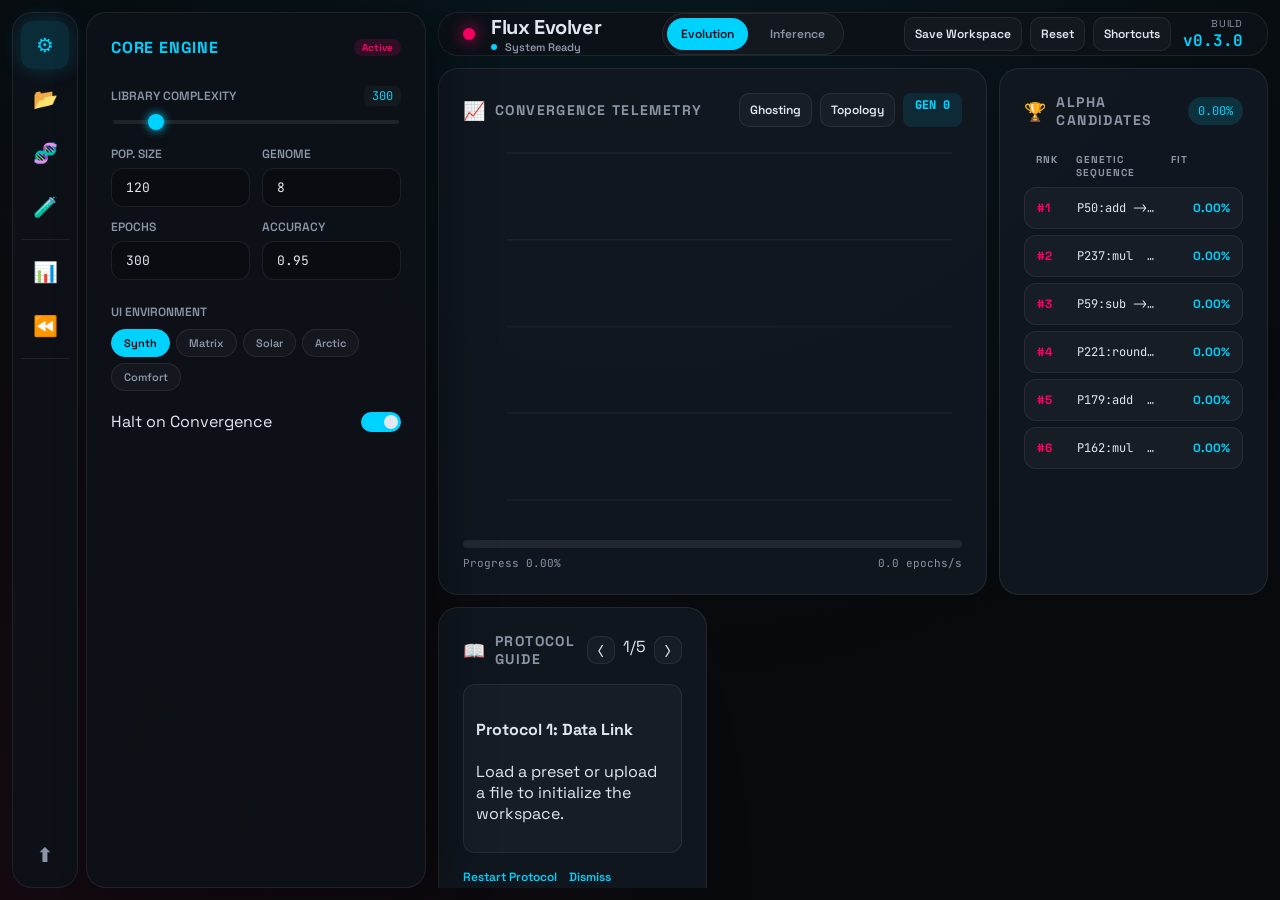
==== docs/index.html @ ab6b678c "Flux Evolver IDE v0.0.3: Improved stability and example presets" ====
<!doctype html>
<html lang="en">
  <head>
    <meta charset="UTF-8" />
    <meta name="viewport" content="width=device-width, initial-scale=1.0" />
    <meta name="description" content="Flux Evolver web IDE for dataset-driven evolutionary simulation." />
    <title>Flux Evolver IDE | Neural Formula Studio</title>
    <link rel="stylesheet" href="styles.css" />
  </head>
  <body>
    <div id="particles-js" class="bg-layer"></div>
    <main class="ide theme-cyber" id="appRoot">
      <aside class="sidebar">
        <div class="icon-strip">
          <div class="nav-group">
            <button class="icon-btn active" data-panel="settings" title="Engine Settings">
              <span class="icon">⚙️</span>
            </button>
            <button class="icon-btn" data-panel="files" title="Data Architect">
              <span class="icon">📂</span>
            </button>
            <button class="icon-btn" data-panel="library" title="Gene Library">
              <span class="icon">🧬</span>
            </button>
            <button class="icon-btn" data-panel="mutator" title="Gene Mutator">
              <span class="icon">🧪</span>
            </button>
          </div>
          <div class="nav-group">
            <button class="icon-btn" data-panel="metrics" title="Real-time Metrics">
              <span class="icon">📊</span>
            </button>
            <button class="icon-btn" data-panel="rewind" title="Epoch Rewind">
              <span class="icon">⏪</span>
            </button>
          </div>
          <div class="nav-spacer"></div>
          <button class="icon-btn" data-panel="export" title="Export Solution">
            <span class="icon">⬆️</span>
          </button>
        </div>

        <div class="slide-panel" id="slidePanel">
          <section class="panel-section active" data-panel-section="settings">
            <div class="panel-header">
              <h3>Core Engine</h3>
              <span class="badge">Active</span>
            </div>
            <div class="setting-group">
              <div class="label-row">
                <label>Library Complexity</label>
                <span id="libraryValue" class="val-tag">300</span>
              </div>
              <input id="librarySize" type="range" min="50" max="2000" value="300" class="neon-range" />
            </div>
            <div class="form-grid">
              <div class="input-field">
                <label>Pop. Size</label>
                <input id="populationSize" type="number" value="120" />
              </div>
              <div class="input-field">
                <label>Genome</label>
                <input id="genomeLength" type="number" value="8" />
              </div>
              <div class="input-field">
                <label>Epochs</label>
                <input id="generationCount" type="number" value="300" />
              </div>
              <div class="input-field">
                <label>Accuracy</label>
                <input id="accuracyTarget" type="number" step="0.01" value="0.95" />
              </div>
            </div>
            <div class="theme-selector">
              <label>UI Environment</label>
              <div class="theme-pills">
                <button class="theme-pill active" data-theme="theme-cyber">Synth</button>
                <button class="theme-pill" data-theme="theme-matrix">Matrix</button>
                <button class="theme-pill" data-theme="theme-solar">Solar</button>
                <button class="theme-pill" data-theme="theme-arctic">Arctic</button>
                <button class="theme-pill" data-theme="theme-comfort">Comfort</button>
              </div>
            </div>
            <div class="toggle-row">
              <span>Halt on Convergence</span>
              <label class="switch">
                <input type="checkbox" id="stopOnTarget" checked />
                <span class="slider"></span>
              </label>
            </div>
          </section>

          <section class="panel-section" data-panel-section="files">
            <div class="panel-header">
              <h3>Data Architect</h3>
            </div>
            <button id="btnSample" class="btn-primary full-width" style="margin-bottom: 12px;">Load Neural Presets</button>
            <div class="drop-zone" id="dropZone">
              <input type="file" id="fileInput" />
              <div class="drop-msg">
                <span class="drop-icon">📥</span>
                <strong>Ingest Dataset</strong>
                <small>JSON / CSV / TXT</small>
              </div>
            </div>
            <div class="data-meta">
              <span id="fileName">No source linked</span>
              <span id="datasetStatus" class="badge">0 items</span>
            </div>
            <div class="editor-box">
              <textarea id="datasetInput" spellcheck="false" placeholder="Input raw telemetry or algorithm keyframes..."></textarea>
            </div>
            <div class="action-stack">
              <button id="btnAutoformat" class="btn-secondary">Autoformat Sequence</button>
              <button id="btnGenerateHuman" class="btn-secondary">Decompile Logic</button>
            </div>
            <textarea id="fullVersionInput" class="hidden"></textarea>
          </section>

          <section class="panel-section" data-panel-section="library">
            <div class="panel-header">
              <h3>Prebuilt Algorithms</h3>
              <span class="badge">Profiles</span>
            </div>
            <p class="panel-hint">Apply curated presets with tuned training defaults and logic templates.</p>
            <input id="prebuiltSearch" type="text" placeholder="Search profiles..." />
            <div id="prebuiltList" class="prebuilt-list"></div>
          </section>

          <section class="panel-section" data-panel-section="mutator">
            <div class="panel-header">
              <h3>Gene Mutator</h3>
            </div>
            <p class="panel-hint">Direct influence on allele frequency.</p>
            <div class="mutator-controls">
              <button id="btnLockAll" class="tiny">Lock All</button>
              <button id="btnBanAll" class="tiny">Ban All</button>
              <button id="btnClearLocks" class="tiny">Reset</button>
            </div>
            <div class="mutator-grid" id="mutatorGrid"></div>
          </section>

          <section class="panel-section" data-panel-section="metrics">
            <div class="panel-header">
              <h3>Engine Controls</h3>
            </div>
            <div class="main-actions">
              <button id="btnStart" class="btn-primary">Initialize Evolution</button>
              <button id="btnStop" class="btn-secondary">Halt</button>
            </div>
            <button id="btnAutopilot" class="btn-outline">Start Autopilot Demo</button>
            <button id="btnCataclysm" class="btn-danger">Trigger Cataclysm</button>
          </section>

          <section class="panel-section" data-panel-section="rewind">
            <div class="panel-header">
              <h3>Epoch Rewind</h3>
            </div>
            <div class="rewind-box">
              <div class="label-row">
                <label>Rewind to Gen</label>
                <span id="rewindValue" class="val-tag">0</span>
              </div>
              <input id="rewindSlider" type="range" min="0" max="300" value="0" />
              <div class="action-stack">
                <button id="btnRewind" class="btn-secondary">Branch Timeline</button>
                <button id="btnRewindBoost" class="btn-secondary">Chaos Branch</button>
              </div>
            </div>
          </section>

          <section class="panel-section" data-panel-section="export">
            <div class="panel-header">
              <h3>Deployment</h3>
            </div>
            <div class="export-grid">
              <button id="btnExportPy" class="btn-outline">Python SDK</button>
              <button id="btnExportJs" class="btn-outline">Node.js</button>
            </div>
            <div class="api-bridge">
              <div class="toggle-row">
                <label>REST API Endpoint</label>
                <label class="switch">
                  <input type="checkbox" id="apiToggle" />
                  <span class="slider"></span>
                </label>
              </div>
              <code class="api-code" id="apiUrl">Endpoint Disabled</code>
            </div>
          </section>
        </div>
      </aside>

      <section class="workspace">
        <header class="workspace-header">
          <div class="branding">
            <div class="logo-orb"></div>
            <div class="title-group">
              <h1>Flux Evolver</h1>
              <div class="status-indicator">
                <span class="pulse-dot"></span>
                <span id="statusMessage">System Ready</span>
              </div>
            </div>
          </div>

          <div class="center-controls">
            <div class="mode-switch">
              <button class="mode-pill active" data-mode="train">Evolution</button>
              <button class="mode-pill" data-mode="ask">Inference</button>
            </div>
          </div>

          <div class="header-meta">
            <div class="quick-actions">
              <button id="btnSaveWorkspace" class="tiny">Save Workspace</button>
              <button id="btnResetWorkspace" class="tiny">Reset</button>
              <button id="btnShortcuts" class="tiny">Shortcuts</button>
            </div>
            <div class="build-info">
              <span class="label">BUILD</span>
              <span id="buildVersion" class="value">v0.3.0</span>
            </div>
          </div>
        </header>

        <div class="bento-grid">
          <div class="bento-item span-2" id="fitnessCard">
            <div class="item-header">
              <div class="title-with-icon">
                <span class="icon">📈</span>
                <h2>Convergence Telemetry</h2>
              </div>
              <div class="item-actions">
                <button id="btnGhost" class="tab-btn">Ghosting</button>
                <button id="btnNodeMap" class="tab-btn">Topology</button>
                <div class="counter" id="genLabel">GEN 0</div>
              </div>
            </div>
            <div class="chart-container">
              <canvas id="fitnessChart"></canvas>
              <div class="node-map hidden" id="nodeMap"></div>
            </div>
            <div class="progress-strip">
              <div class="progress-track">
                <span id="progressFill" class="progress-fill"></span>
              </div>
              <div class="progress-meta">
                <span id="progressLabel">Progress 0.00%</span>
                <span id="epochRate">0.0 epochs/s</span>
              </div>
            </div>
          </div>

          <div class="bento-item" id="leaderboardCard">
            <div class="item-header">
              <div class="title-with-icon">
                <span class="icon">🏆</span>
                <h2>Alpha Candidates</h2>
              </div>
              <div id="bestLabel" class="accuracy-badge">0.00%</div>
            </div>
            <div class="leaderboard-scroll">
              <div class="leaderboard-header">
                <span>RNK</span>
                <span>GENETIC SEQUENCE</span>
                <span>FIT</span>
              </div>
              <div class="leaderboard" id="leaderboard"></div>
            </div>
          </div>

          <div class="bento-item span-2 hidden" id="askPanel">
            <div class="item-header">
              <div class="title-with-icon">
                <span class="icon">🧠</span>
                <h2>Neural Inference</h2>
              </div>
              <div id="askStatus" class="status-badge">Awaiting Input</div>
            </div>
            <div class="inference-layout">
              <div class="inference-input">
                <div class="input-row">
                  <input id="askInput" type="text" placeholder="Enter feature key for inference..." />
                  <button id="btnAsk" class="btn-primary">Execute</button>
                </div>
                <div class="output-console" id="askOutput">Result will appear here...</div>
              </div>
              <div class="inference-viz">
                <label>Logic Execution Path</label>
                <div class="formula-playback" id="formulaPlayback"></div>
              </div>
            </div>
            <details class="advanced-inference">
              <summary>Algorithm Keys</summary>
              <div class="key-editor">
                <textarea id="algoKeyAsk" placeholder="Primary algorithm string..."></textarea>
                <textarea id="algoKeyInput" placeholder="Weights JSON..."></textarea>
                <button id="btnCopyAlgo" class="tiny">Copy Keys</button>
              </div>
            </details>
          </div>

          <div class="bento-item" id="guideCard">
            <div class="item-header">
              <div class="title-with-icon">
                <span class="icon">📖</span>
                <h2>Protocol Guide</h2>
              </div>
              <div class="guide-nav">
                <button id="btnGuidePrev" class="icon-nav">⟨</button>
                <span id="guideStep">1/5</span>
                <button id="btnGuideNext" class="icon-nav">⟩</button>
              </div>
            </div>
            <div class="guide-content">
              <h4 id="guideTitle">Loading Environment</h4>
              <p id="guideText">Link a dataset to initialize the genetic search space.</p>
            </div>
            <div class="guide-footer">
              <button id="btnGuideStart" class="btn-link">Restart Protocol</button>
              <button id="btnGuideClose" class="btn-link">Dismiss</button>
            </div>
          </div>

          <div class="bento-item span-full" id="consoleCard">
            <div class="item-header">
              <div class="title-with-icon">
                <span class="icon">📟</span>
                <h2>System Log</h2>
              </div>
              <div class="console-actions">
                <button id="btnClearConsole" class="tiny">Clear</button>
              </div>
            </div>
            <div class="console-output" id="consoleOutput">
              <div class="log-line system">Flux Evolver Kernel v0.3.0 Initialized.</div>
              <div class="log-line">Awaiting telemetry ingestion...</div>
            </div>
          </div>
        </div>
      </section>
    </main>

    <div class="modal hidden" id="mapperModal">
      <div class="modal-content">
        <h3>Feature Mapper</h3>
        <p>Assign neural roles to detected columns.</p>
        <div class="mapper-grid" id="mapperGrid"></div>
        <div class="modal-actions">
          <button id="btnMapperApply" class="btn-primary">Commit Mapping</button>
          <button id="btnMapperClose" class="btn-secondary">Discard</button>
        </div>
      </div>
    </div>

    <div class="modal hidden" id="exampleModal">
      <div class="modal-content">
        <h3>Neural Presets</h3>
        <div class="example-grid">
          <div class="example-card" data-example="animals">
            <span class="ex-icon">🦁</span>
            <h4>Animal Taxonomy</h4>
          </div>
          <div class="example-card" data-example="taxonomy">
            <span class="ex-icon">📦</span>
            <h4>Object Hierarchy</h4>
          </div>
          <div class="example-card" data-example="lexicon">
            <span class="ex-icon">🔡</span>
            <h4>Semantic Signals</h4>
          </div>
          <div class="example-card" data-example="market">
            <span class="ex-icon">📈</span>
            <h4>Market Linear</h4>
          </div>
          <div class="example-card" data-example="solar">
            <span class="ex-icon">☀️</span>
            <h4>Orbital Physics</h4>
          </div>
          <div class="example-card" data-example="slingshot">
            <span class="ex-icon">🎯</span>
            <h4>Ballistics</h4>
          </div>
        </div>
        <button id="btnExampleClose" class="btn-secondary full-width">Close Presets</button>
      </div>
    </div>

    <div class="modal hidden" id="shortcutsModal">
      <div class="modal-content shortcuts-modal">
        <h3>Keyboard Shortcuts</h3>
        <div class="shortcut-list">
          <div><kbd>Cmd/Ctrl + Enter</kbd><span>Start or Stop Training</span></div>
          <div><kbd>Cmd/Ctrl + K</kbd><span>Focus Prebuilt Search</span></div>
          <div><kbd>Cmd/Ctrl + S</kbd><span>Save Workspace</span></div>
          <div><kbd>Esc</kbd><span>Close Open Modals</span></div>
        </div>
        <button id="btnShortcutsClose" class="btn-secondary full-width">Close</button>
      </div>
    </div>

    <div id="toastContainer" class="toast-container"></div>

    <noscript>This application requires JavaScript to run.</noscript>
    <script src="app.js"></script>
  </body>
</html>
---- docs/styles.css ----
@import url("https://fonts.googleapis.com/css2?family=Space+Grotesk:wght@400;500;600;700&family=JetBrains+Mono:wght@400;500;600&display=swap");

:root {
  --bg: #080a0d;
  --panel: rgba(14, 18, 24, 0.88);
  --panel-strong: rgba(18, 24, 32, 0.94);
  --text: #e1e7ef;
  --muted: #8a95a5;
  --accent: #ff0066;
  --accent-2: #00d2ff;
  --accent-rgb: 255, 0, 102;
  --accent-2-rgb: 0, 210, 255;
  --border: rgba(255, 255, 255, 0.08);
  --glass: rgba(255, 255, 255, 0.03);
  --liquid-1: #ff0066;
  --liquid-2: #00d2ff;
  --ease-expo: cubic-bezier(0.19, 1, 0.22, 1);
  --radius: 20px;
}

.theme-cyber {
  --bg: #080a0d;
  --panel: rgba(14, 18, 24, 0.88);
  --accent: #ff0066;
  --accent-2: #00d2ff;
  --accent-rgb: 255, 0, 102;
}

.theme-matrix {
  --bg: #020402;
  --panel: rgba(6, 10, 6, 0.92);
  --text: #e0ffe8;
  --muted: #4f8f63;
  --accent: #00ff66;
  --accent-2: #00cc55;
  --accent-rgb: 0, 255, 102;
}

.theme-solar {
  --bg: #140d08;
  --panel: rgba(26, 18, 12, 0.9);
  --text: #fff2e6;
  --muted: #a68b75;
  --accent: #ff8c00;
  --accent-2: #ffcc00;
  --accent-rgb: 255, 140, 0;
}

.theme-arctic {
  --bg: #080d14;
  --panel: rgba(12, 18, 26, 0.9);
  --text: #e6f3ff;
  --muted: #7da1c4;
  --accent: #00f2ff;
  --accent-2: #0088ff;
  --accent-rgb: 0, 242, 255;
}

.theme-comfort {
  --bg: #f5f7fa;
  --panel: rgba(255, 255, 255, 0.96);
  --panel-strong: #ffffff;
  --text: #2d3748;
  --muted: #718096;
  --accent: #4a5568;
  --accent-2: #3182ce;
  --border: rgba(0, 0, 0, 0.08);
  --accent-rgb: 74, 85, 104;
}

* {
  box-sizing: border-box;
  -webkit-font-smoothing: antialiased;
}

body {
  margin: 0;
  font-family: "Space Grotesk", system-ui, sans-serif;
  background: var(--bg);
  color: var(--text);
  overflow: hidden;
  height: 100vh;
}

.ide {
  height: 100vh;
  display: flex;
  padding: 12px;
  gap: 12px;
}

/* Sidebar & Navigation */
.sidebar {
  display: flex;
  gap: 8px;
  width: auto;
  flex-shrink: 0;
}

.icon-strip {
  display: flex;
  flex-direction: column;
  padding: 8px;
  background: var(--panel);
  border: 1px solid var(--border);
  border-radius: var(--radius);
  gap: 8px;
  backdrop-filter: blur(20px);
}

.nav-group {
  display: flex;
  flex-direction: column;
  gap: 6px;
  padding-bottom: 8px;
  border-bottom: 1px solid var(--border);
}

.nav-group:last-of-type {
  border-bottom: none;
}

.nav-spacer {
  flex-grow: 1;
}

.icon-btn {
  width: 48px;
  height: 48px;
  display: flex;
  align-items: center;
  justify-content: center;
  border: none;
  background: transparent;
  color: var(--muted);
  border-radius: 12px;
  cursor: pointer;
  transition: all 0.3s var(--ease-expo);
  font-size: 20px;
  position: relative;
}

.icon-btn:hover {
  background: var(--glass);
  color: var(--text);
  transform: translateY(-2px);
}

.icon-btn.active {
  background: rgba(var(--accent-2-rgb), 0.15);
  color: var(--accent-2);
  box-shadow: 0 0 20px rgba(var(--accent-2-rgb), 0.2);
}

/* Slide Panel */
.slide-panel {
  width: 340px;
  background: var(--panel);
  border: 1px solid var(--border);
  border-radius: var(--radius);
  backdrop-filter: blur(30px);
  padding: 24px;
  display: flex;
  flex-direction: column;
  gap: 20px;
  transition: all 0.5s var(--ease-expo);
  box-shadow: 20px 0 50px rgba(0, 0, 0, 0.3);
  z-index: 10;
}

.slide-panel.collapsed {
  width: 0;
  padding: 0;
  margin-left: -12px;
  opacity: 0;
  pointer-events: none;
  border: none;
}

.panel-section {
  display: none;
  flex-direction: column;
  gap: 20px;
  height: 100%;
  overflow-y: auto;
  animation: panelIn 0.5s var(--ease-expo);
}

.panel-section.active {
  display: flex;
}

@keyframes panelIn {
  from { opacity: 0; transform: translateX(-10px); }
  to { opacity: 1; transform: translateX(0); }
}

.panel-header {
  display: flex;
  justify-content: space-between;
  align-items: center;
  margin-bottom: 8px;
}

.panel-header h3 {
  margin: 0;
  font-size: 16px;
  font-weight: 700;
  letter-spacing: 0.05em;
  text-transform: uppercase;
  color: var(--accent-2);
}

/* Form Controls */
.setting-group {
  display: flex;
  flex-direction: column;
  gap: 12px;
}

.label-row {
  display: flex;
  justify-content: space-between;
  align-items: center;
}

label {
  font-size: 12px;
  font-weight: 600;
  color: var(--muted);
  text-transform: uppercase;
}

.val-tag {
  font-family: "JetBrains Mono", monospace;
  font-size: 12px;
  background: var(--glass);
  padding: 2px 8px;
  border-radius: 6px;
  color: var(--accent-2);
}

.badge {
  font-size: 10px;
  font-weight: 800;
  padding: 2px 8px;
  border-radius: 999px;
  background: rgba(var(--accent-rgb), 0.15);
  color: var(--accent);
}

input[type="number"],
input[type="text"],
textarea {
  background: rgba(0, 0, 0, 0.2);
  border: 1px solid var(--border);
  border-radius: 12px;
  padding: 10px 14px;
  color: var(--text);
  font-family: "JetBrains Mono", monospace;
  font-size: 13px;
  width: 100%;
  transition: all 0.3s ease;
}

input:focus,
textarea:focus {
  outline: none;
  border-color: var(--accent-2);
  background: rgba(0, 0, 0, 0.4);
  box-shadow: 0 0 15px rgba(var(--accent-2-rgb), 0.1);
}

.form-grid {
  display: grid;
  grid-template-columns: 1fr 1fr;
  gap: 12px;
}

.input-field {
  display: flex;
  flex-direction: column;
  gap: 6px;
}

/* Workspace */
.workspace {
  flex-grow: 1;
  display: flex;
  flex-direction: column;
  gap: 12px;
  overflow: hidden;
}

.workspace-header {
  height: 72px;
  background: var(--panel);
  border: 1px solid var(--border);
  border-radius: var(--radius);
  display: flex;
  align-items: center;
  justify-content: space-between;
  padding: 0 24px;
  backdrop-filter: blur(20px);
}

.center-controls {
  display: flex;
  align-items: center;
}

.mode-switch {
  display: flex;
  gap: 8px;
  background: var(--glass);
  border: 1px solid var(--border);
  border-radius: 999px;
  padding: 4px;
}

.mode-pill {
  border: none;
  border-radius: 999px;
  padding: 8px 14px;
  font-size: 12px;
  color: var(--muted);
  background: transparent;
}

.mode-pill.active {
  background: var(--accent-2);
  color: #001018;
}

.build-info {
  display: grid;
  text-align: right;
}

.header-meta {
  display: flex;
  align-items: center;
  gap: 12px;
}

.quick-actions {
  display: flex;
  gap: 8px;
}

.build-info .label {
  font-size: 10px;
  letter-spacing: 0.08em;
  color: var(--muted);
}

.build-info .value {
  font-family: "JetBrains Mono", monospace;
  font-weight: 700;
  color: var(--accent-2);
}

.branding {
  display: flex;
  align-items: center;
  gap: 16px;
}

.logo-orb {
  width: 12px;
  height: 12px;
  background: var(--accent);
  border-radius: 50%;
  box-shadow: 0 0 15px var(--accent);
}

.title-group h1 {
  margin: 0;
  font-size: 20px;
  font-weight: 700;
  letter-spacing: -0.02em;
}

.status-indicator {
  display: flex;
  align-items: center;
  gap: 8px;
  font-size: 11px;
  color: var(--muted);
  font-weight: 600;
}

.pulse-dot {
  width: 6px;
  height: 6px;
  background: var(--accent-2);
  border-radius: 50%;
  animation: pulse 2s infinite;
}

@keyframes pulse {
  0% { opacity: 1; transform: scale(1); }
  50% { opacity: 0.4; transform: scale(1.2); }
  100% { opacity: 1; transform: scale(1); }
}

/* Bento Grid */
.bento-grid {
  flex-grow: 1;
  display: grid;
  grid-template-columns: repeat(3, 1fr);
  grid-template-rows: 1fr 1fr auto;
  gap: 12px;
  padding-bottom: 4px;
}

.bento-item {
  background: var(--panel-strong);
  border: 1px solid var(--border);
  border-radius: var(--radius);
  padding: 24px;
  display: flex;
  flex-direction: column;
  gap: 16px;
  position: relative;
  overflow: hidden;
  transition: transform 0.3s var(--ease-expo), border-color 0.3s ease;
}

.bento-item:hover {
  border-color: rgba(255, 255, 255, 0.15);
}

.span-2 { grid-column: span 2; }
.span-full { grid-column: span 3; }

.item-header {
  display: flex;
  justify-content: space-between;
  align-items: center;
}

.title-with-icon {
  display: flex;
  align-items: center;
  gap: 10px;
}

.title-with-icon .icon { font-size: 18px; }
.title-with-icon h2 {
  margin: 0;
  font-size: 14px;
  font-weight: 700;
  text-transform: uppercase;
  letter-spacing: 0.1em;
  color: var(--muted);
}

.item-actions,
.guide-nav,
.console-actions,
.main-actions,
.action-stack,
.mutator-controls,
.export-grid {
  display: flex;
  gap: 8px;
}

.main-actions,
.action-stack,
.export-grid {
  flex-wrap: wrap;
}

.tab-btn,
.tiny,
.btn-link,
.icon-nav {
  border: 1px solid var(--border);
  background: var(--glass);
  color: var(--text);
  border-radius: 10px;
  padding: 8px 10px;
  font-size: 12px;
}

.tab-btn.active,
.tiny.active {
  border-color: rgba(var(--accent-2-rgb), 0.55);
  color: var(--accent-2);
  box-shadow: 0 0 12px rgba(var(--accent-2-rgb), 0.2);
}

.btn-link {
  border: none;
  background: transparent;
  color: var(--accent-2);
  padding: 0;
}

.icon-nav {
  width: 28px;
  height: 28px;
  display: grid;
  place-items: center;
  padding: 0;
}

.accuracy-badge,
.status-badge {
  font-family: "JetBrains Mono", monospace;
  font-size: 12px;
  border-radius: 999px;
  padding: 6px 10px;
  background: rgba(var(--accent-2-rgb), 0.14);
  color: var(--accent-2);
}

.node-map {
  position: absolute;
  inset: 0;
}

.node-dot {
  position: absolute;
  width: 7px;
  height: 7px;
  border-radius: 50%;
  background: var(--accent);
  box-shadow: 0 0 8px var(--accent);
}

/* Charts & Viz */
.chart-container {
  flex-grow: 1;
  position: relative;
  min-height: 0;
}

canvas {
  width: 100% !important;
  height: 100% !important;
}

.counter {
  font-family: "JetBrains Mono", monospace;
  font-weight: 800;
  font-size: 12px;
  color: var(--accent-2);
  background: rgba(var(--accent-2-rgb), 0.1);
  padding: 4px 12px;
  border-radius: 8px;
}

.progress-strip {
  display: grid;
  gap: 8px;
}

.progress-track {
  width: 100%;
  height: 8px;
  border-radius: 999px;
  background: rgba(255, 255, 255, 0.08);
  overflow: hidden;
}

.progress-fill {
  display: block;
  height: 100%;
  width: 0%;
  background: linear-gradient(90deg, var(--accent), var(--accent-2));
  border-radius: 999px;
  transition: width 0.25s ease;
}

.progress-meta {
  display: flex;
  justify-content: space-between;
  gap: 10px;
  font-family: "JetBrains Mono", monospace;
  font-size: 11px;
  color: var(--muted);
}

/* Leaderboard */
.leaderboard-scroll {
  flex-grow: 1;
  overflow-y: auto;
}

.leaderboard-header {
  display: grid;
  grid-template-columns: 40px 1fr 60px;
  font-size: 10px;
  font-weight: 800;
  color: var(--muted);
  padding: 8px 12px;
  letter-spacing: 0.1em;
}

.leaderboard-row {
  display: grid;
  grid-template-columns: 40px 1fr 60px;
  align-items: center;
  padding: 12px;
  background: var(--glass);
  border: 1px solid var(--border);
  border-radius: 12px;
  margin-bottom: 6px;
  font-size: 12px;
  transition: all 0.2s ease;
}

.leaderboard-row:hover {
  background: rgba(255, 255, 255, 0.05);
  transform: translateX(4px);
}

.leaderboard-row .rank {
  font-weight: 900;
  color: var(--accent);
}

.leaderboard-row .formula {
  font-family: "JetBrains Mono", monospace;
  white-space: nowrap;
  overflow: hidden;
  text-overflow: ellipsis;
  padding-right: 12px;
}

.leaderboard-row .score {
  font-weight: 700;
  color: var(--accent-2);
  text-align: right;
}

/* Console */
.console-output {
  height: 80px;
  background: rgba(0, 0, 0, 0.3);
  border-radius: 12px;
  padding: 12px;
  font-family: "JetBrains Mono", monospace;
  font-size: 11px;
  overflow-y: auto;
  line-height: 1.6;
}

.log-time {
  color: var(--accent-2);
}

.log-line {
  color: var(--muted);
  border-left: 2px solid transparent;
  padding-left: 8px;
  margin-bottom: 4px;
}

.log-line.system { color: var(--accent-2); border-left-color: var(--accent-2); }
.log-line.error { color: var(--accent); border-left-color: var(--accent); }
.log-line.success { color: #00ff66; border-left-color: #00ff66; }

/* Buttons */
button {
  font-family: inherit;
  font-weight: 600;
  cursor: pointer;
  transition: all 0.2s ease;
}

.btn-primary {
  background: var(--accent-2);
  color: #000;
  border: none;
  border-radius: 12px;
  padding: 12px 20px;
  box-shadow: 0 0 20px rgba(var(--accent-2-rgb), 0.3);
}

.btn-primary.full-width,
.btn-secondary.full-width,
.btn-outline.full-width {
  width: 100%;
}

.btn-secondary {
  background: var(--glass);
  color: var(--text);
  border: 1px solid var(--border);
  border-radius: 12px;
  padding: 12px 20px;
}

.btn-danger {
  background: rgba(255, 0, 102, 0.1);
  color: var(--accent);
  border: 1px solid var(--accent);
  border-radius: 12px;
  padding: 12px 20px;
}

.btn-outline {
  background: transparent;
  border: 1px solid var(--accent-2);
  color: var(--accent-2);
  border-radius: 12px;
  padding: 10px 16px;
}

button:hover {
  filter: brightness(1.1);
  transform: translateY(-1px);
}

button:active {
  transform: scale(0.98);
}

/* Custom Elements */
.neon-range {
  -webkit-appearance: none;
  height: 4px;
  background: var(--border);
  border-radius: 2px;
  outline: none;
}

.neon-range::-webkit-slider-thumb {
  -webkit-appearance: none;
  width: 16px;
  height: 16px;
  background: var(--accent-2);
  border-radius: 50%;
  cursor: pointer;
  box-shadow: 0 0 10px var(--accent-2);
}

.switch {
  position: relative;
  width: 40px;
  height: 20px;
}

.switch input { opacity: 0; width: 0; height: 0; }

.slider {
  position: absolute;
  cursor: pointer;
  inset: 0;
  background: var(--border);
  transition: .4s;
  border-radius: 34px;
}

.slider:before {
  position: absolute;
  content: "";
  height: 14px;
  width: 14px;
  left: 3px;
  bottom: 3px;
  background: var(--text);
  transition: .4s;
  border-radius: 50%;
}

input:checked + .slider { background: var(--accent-2); }
input:checked + .slider:before { transform: translateX(20px); }

/* Animations & Blur */
.bg-layer {
  position: fixed;
  inset: 0;
  z-index: -1;
  background: radial-gradient(circle at 50% -20%, rgba(var(--accent-2-rgb), 0.08), transparent 70%),
              radial-gradient(circle at 0% 100%, rgba(var(--accent-rgb), 0.05), transparent 50%);
}

.hidden { display: none !important; }

.full-width {
  width: 100%;
}

/* Scrollbar */
::-webkit-scrollbar { width: 5px; height: 5px; }
::-webkit-scrollbar-track { background: transparent; }
::-webkit-scrollbar-thumb { background: var(--border); border-radius: 10px; }
::-webkit-scrollbar-thumb:hover { background: var(--muted); }

/* Theme Pills */
.theme-pills {
  display: flex;
  flex-wrap: wrap;
  gap: 6px;
  margin-top: 8px;
}

.theme-pill {
  font-size: 11px;
  padding: 6px 12px;
  border-radius: 20px;
  background: var(--glass);
  border: 1px solid var(--border);
  color: var(--muted);
}

.theme-pill.active {
  background: var(--accent-2);
  color: #000;
  border-color: var(--accent-2);
}

.drop-zone {
  position: relative;
  border: 1px dashed var(--border);
  border-radius: 12px;
  min-height: 90px;
  background: var(--glass);
  display: grid;
  place-items: center;
  overflow: hidden;
}

.drop-zone input[type="file"] {
  position: absolute;
  inset: 0;
  opacity: 0;
  cursor: pointer;
}

.drop-msg {
  display: grid;
  justify-items: center;
  gap: 4px;
  color: var(--muted);
}

.drop-icon {
  font-size: 20px;
}

.editor-box textarea {
  min-height: 180px;
  resize: vertical;
}

.data-meta {
  display: flex;
  justify-content: space-between;
  gap: 8px;
}

.mutator-grid {
  display: grid;
  grid-template-columns: repeat(2, minmax(0, 1fr));
  gap: 8px;
}

.mutator-grid .tiny {
  width: 100%;
}

.mutator-chip {
  text-transform: uppercase;
  letter-spacing: 0.04em;
}

.mutator-chip.locked {
  border-color: rgba(0, 210, 255, 0.5);
  color: var(--accent-2);
}

.mutator-chip.banned {
  border-color: rgba(255, 0, 102, 0.5);
  color: var(--accent);
}

.toggle-row {
  display: flex;
  justify-content: space-between;
  align-items: center;
  gap: 12px;
}

.api-code {
  display: block;
  margin-top: 10px;
  background: rgba(0, 0, 0, 0.2);
  border-radius: 10px;
  padding: 10px;
  border: 1px solid var(--border);
  overflow-x: auto;
}

.inference-layout {
  display: grid;
  grid-template-columns: 1.2fr 1fr;
  gap: 12px;
}

.input-row {
  display: flex;
  gap: 8px;
}

.output-console,
.formula-playback,
.guide-content {
  border: 1px solid var(--border);
  background: var(--glass);
  border-radius: 12px;
  padding: 12px;
  min-height: 64px;
}

.playback-title,
.playback-result {
  font-weight: 700;
  margin-bottom: 8px;
}

.playback-step {
  border-left: 2px solid var(--border);
  padding-left: 8px;
  margin: 6px 0;
  color: var(--muted);
}

.advanced-inference {
  border: 1px solid var(--border);
  border-radius: 12px;
  background: var(--glass);
  padding: 10px 12px;
}

.key-editor {
  margin-top: 10px;
  display: grid;
  gap: 8px;
}

.guide-footer {
  display: flex;
  gap: 12px;
}

.prebuilt-list {
  display: grid;
  gap: 10px;
}

.prebuilt-card {
  border: 1px solid var(--border);
  border-radius: 12px;
  background: var(--glass);
  padding: 12px;
  display: grid;
  gap: 8px;
}

.prebuilt-card.active {
  border-color: rgba(var(--accent-2-rgb), 0.45);
  box-shadow: inset 0 0 0 1px rgba(var(--accent-2-rgb), 0.25);
}

.prebuilt-head {
  display: flex;
  justify-content: space-between;
  align-items: center;
  gap: 8px;
}

.prebuilt-head h4 {
  margin: 0;
  font-size: 13px;
}

.prebuilt-card p {
  margin: 0;
  color: var(--muted);
  font-size: 12px;
}

.prebuilt-logic {
  font-family: "JetBrains Mono", monospace;
  font-size: 11px;
  color: var(--accent-2);
  line-height: 1.45;
}

.prebuilt-actions {
  display: flex;
  gap: 8px;
}

.prebuilt-empty {
  border: 1px dashed var(--border);
  border-radius: 12px;
  padding: 14px;
  text-align: center;
  color: var(--muted);
}

.modal {
  position: fixed;
  inset: 0;
  display: grid;
  place-items: center;
  background: rgba(0, 0, 0, 0.55);
  backdrop-filter: blur(2px);
  z-index: 30;
}

.modal-content {
  width: min(840px, calc(100vw - 32px));
  max-height: calc(100vh - 32px);
  overflow: auto;
  background: var(--panel-strong);
  border: 1px solid var(--border);
  border-radius: 18px;
  padding: 18px;
}

.mapper-grid {
  display: grid;
  gap: 8px;
  margin: 12px 0;
}

.mapper-row {
  display: grid;
  grid-template-columns: 1fr 150px;
  gap: 8px;
  align-items: center;
}

.mapper-col {
  font-family: "JetBrains Mono", monospace;
  font-size: 12px;
  color: var(--muted);
}

.mapper-select {
  border-radius: 10px;
  border: 1px solid var(--border);
  background: rgba(0, 0, 0, 0.2);
  color: var(--text);
  padding: 8px;
}

.modal-actions {
  display: flex;
  gap: 8px;
}

.shortcuts-modal {
  max-width: 520px;
}

.shortcut-list {
  display: grid;
  gap: 8px;
  margin: 12px 0 16px;
}

.shortcut-list div {
  display: grid;
  grid-template-columns: 150px 1fr;
  align-items: center;
  gap: 10px;
  border: 1px solid var(--border);
  border-radius: 10px;
  background: var(--glass);
  padding: 10px;
}

kbd {
  font-family: "JetBrains Mono", monospace;
  border: 1px solid var(--border);
  border-radius: 8px;
  padding: 4px 8px;
  background: rgba(0, 0, 0, 0.25);
  font-size: 11px;
}

.toast-container {
  position: fixed;
  right: 16px;
  bottom: 16px;
  z-index: 50;
  display: grid;
  gap: 8px;
}

.toast {
  min-width: 220px;
  max-width: 360px;
  border-radius: 10px;
  border: 1px solid var(--border);
  background: var(--panel-strong);
  color: var(--text);
  padding: 10px 12px;
  transform: translateY(8px);
  opacity: 0;
  transition: transform 0.2s ease, opacity 0.2s ease;
}

.toast.show {
  transform: translateY(0);
  opacity: 1;
}

.toast.success {
  border-color: rgba(0, 255, 102, 0.45);
}

.toast.error {
  border-color: rgba(255, 0, 102, 0.45);
}

.toast.info {
  border-color: rgba(var(--accent-2-rgb), 0.45);
}

.example-grid {
  display: grid;
  grid-template-columns: repeat(3, minmax(0, 1fr));
  gap: 10px;
  margin-bottom: 14px;
}

.example-card {
  border: 1px solid var(--border);
  border-radius: 12px;
  padding: 10px;
  background: var(--glass);
  cursor: pointer;
  text-align: center;
}

.example-card:hover {
  border-color: rgba(var(--accent-2-rgb), 0.45);
}

.ex-icon {
  font-size: 20px;
}

.training-running .logo-orb {
  animation: pulse 1s infinite;
}

@media (max-width: 1180px) {
  .ide {
    flex-direction: column;
    height: auto;
    min-height: 100vh;
    padding-bottom: 20px;
  }

  body {
    overflow: auto;
    height: auto;
    min-height: 100vh;
  }

  .sidebar {
    width: 100%;
  }

  .icon-strip {
    flex-direction: row;
    width: 100%;
    overflow-x: auto;
  }

  .nav-group {
    flex-direction: row;
    border-bottom: none;
    border-right: 1px solid var(--border);
    padding-bottom: 0;
    padding-right: 8px;
  }

  .slide-panel {
    width: 100%;
    box-shadow: none;
  }

  .workspace {
    overflow: visible;
  }

  .workspace-header {
    height: auto;
    min-height: 72px;
    padding: 12px;
    gap: 10px;
    flex-wrap: wrap;
  }

  .header-meta {
    width: 100%;
    justify-content: space-between;
  }

  .bento-grid {
    grid-template-columns: 1fr;
    grid-template-rows: auto;
  }

  .span-2,
  .span-full {
    grid-column: auto;
  }

  .inference-layout {
    grid-template-columns: 1fr;
  }

  .example-grid {
    grid-template-columns: repeat(2, minmax(0, 1fr));
  }
}

@media (max-width: 720px) {
  .bento-item {
    padding: 14px;
  }

  .slide-panel {
    padding: 14px;
  }

  .example-grid {
    grid-template-columns: 1fr;
  }

  .input-row {
    flex-direction: column;
  }

  .prebuilt-actions {
    flex-direction: column;
  }

  .mapper-row {
    grid-template-columns: 1fr;
  }

  .quick-actions {
    flex-wrap: wrap;
  }

  .shortcut-list div {
    grid-template-columns: 1fr;
  }
}
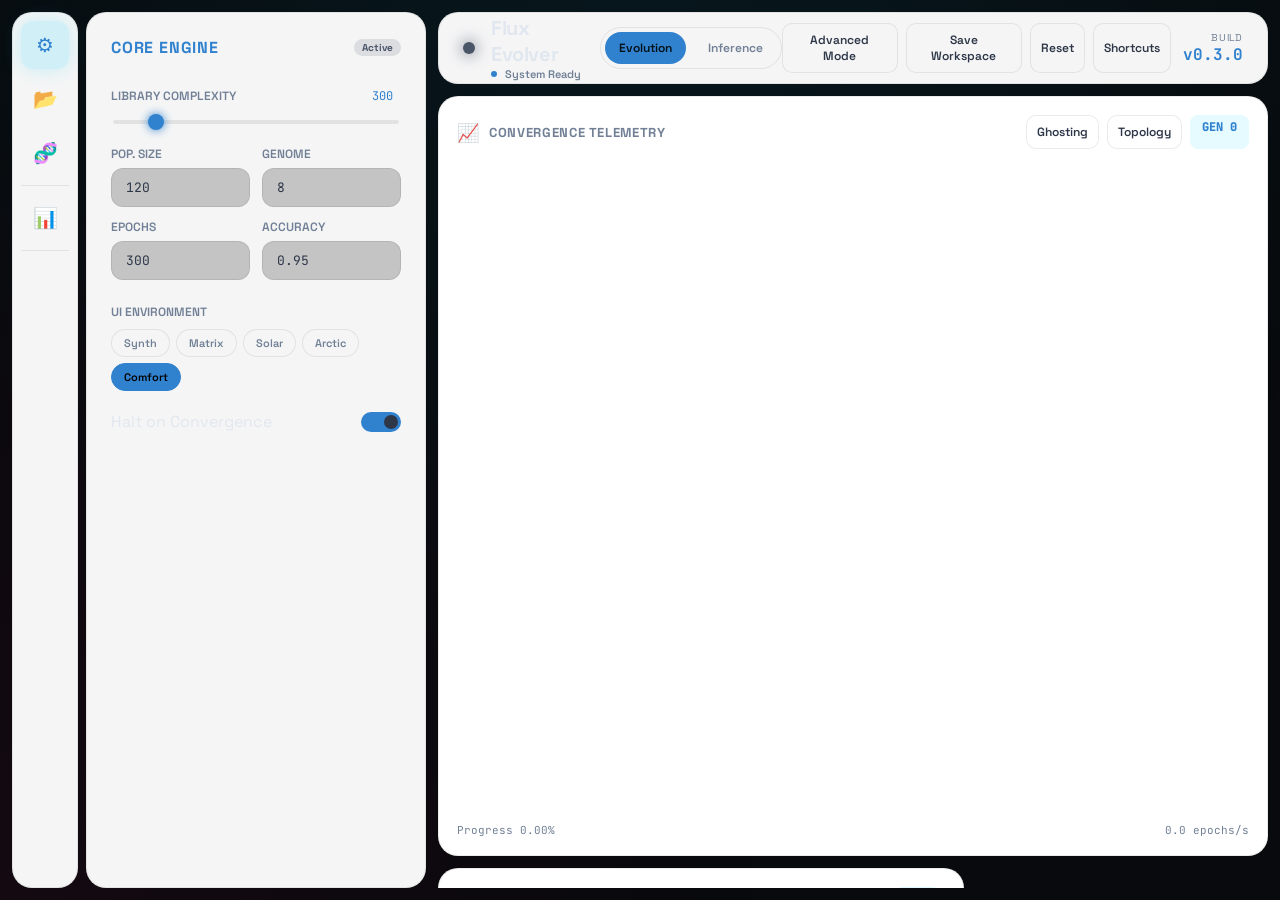
==== commit 4781be22: "Flux Evolver IDE v0.0.3: Improved stability and example presets" ====
--- a/docs/index.html
+++ b/docs/index.html
@@ -213,6 +213,7 @@
 
           <div class="header-meta">
             <div class="quick-actions">
+              <button id="btnUiMode" class="tiny">Simple Mode</button>
               <button id="btnSaveWorkspace" class="tiny">Save Workspace</button>
               <button id="btnResetWorkspace" class="tiny">Reset</button>
               <button id="btnShortcuts" class="tiny">Shortcuts</button>
--- a/docs/styles.css
+++ b/docs/styles.css
@@ -152,6 +152,12 @@
   box-shadow: 0 0 20px rgba(var(--accent-2-rgb), 0.2);
 }
 
+.ui-simple .icon-btn[data-panel="mutator"],
+.ui-simple .icon-btn[data-panel="rewind"],
+.ui-simple .icon-btn[data-panel="export"] {
+  display: none;
+}
+
 /* Slide Panel */
 .slide-panel {
   width: 340px;
@@ -304,6 +310,13 @@
   backdrop-filter: blur(20px);
 }
 
+.ui-simple .workspace-header {
+  height: auto;
+  min-height: 72px;
+  padding-top: 10px;
+  padding-bottom: 10px;
+}
+
 .center-controls {
   display: flex;
   align-items: center;
@@ -412,6 +425,29 @@
   grid-template-rows: 1fr 1fr auto;
   gap: 12px;
   padding-bottom: 4px;
+}
+
+.ui-simple .bento-grid {
+  grid-template-columns: 1.8fr 1fr;
+  grid-template-rows: auto auto;
+}
+
+.ui-simple #guideCard,
+.ui-simple #consoleCard {
+  display: none;
+}
+
+.ui-simple .bento-item {
+  padding: 18px;
+}
+
+.ui-simple .title-with-icon h2 {
+  font-size: 13px;
+  letter-spacing: 0.05em;
+}
+
+.ui-simple .slide-panel {
+  box-shadow: none;
 }
 
 .bento-item {
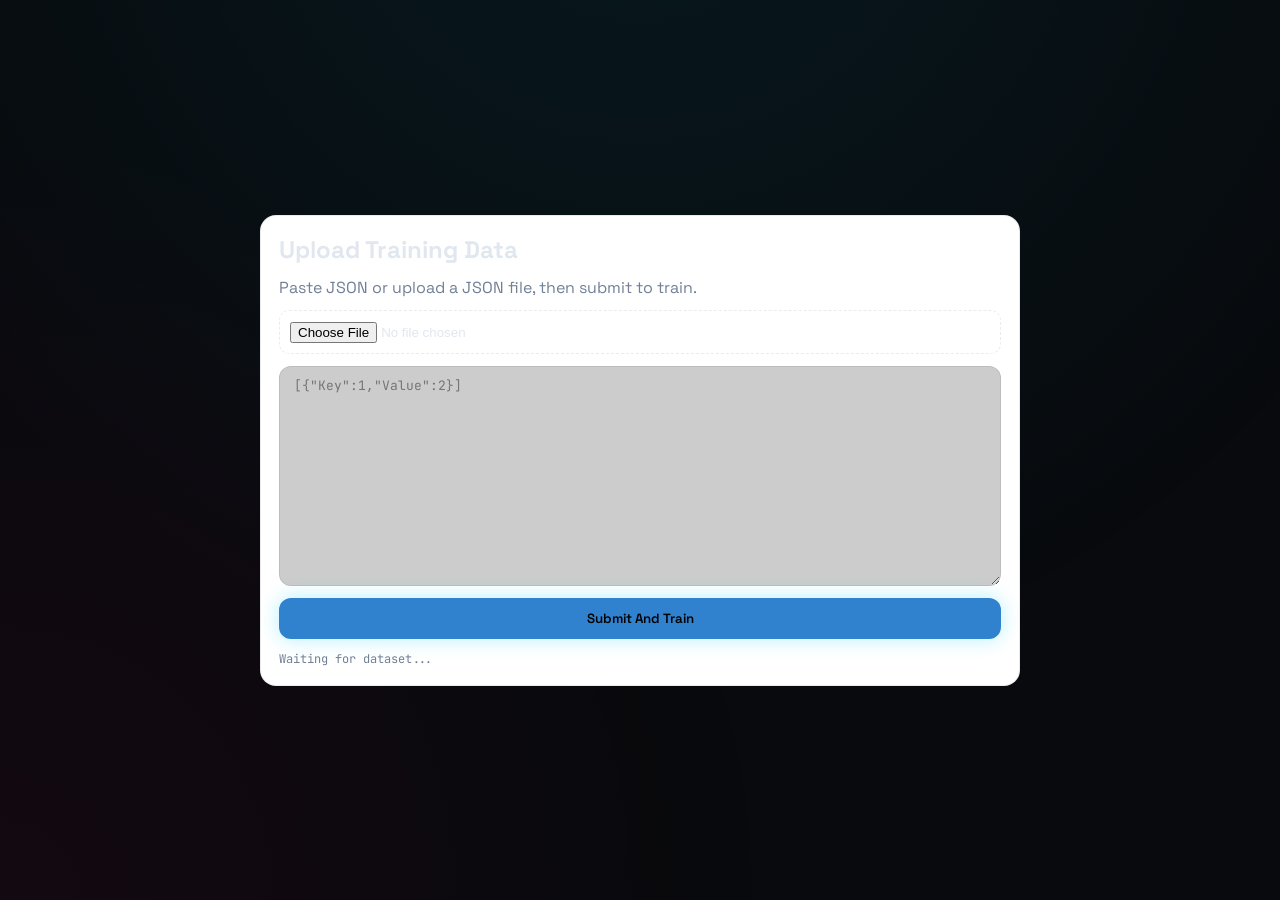
==== commit 237203e4: "Flux Evolver IDE v0.0.3: Improved stability and example presets" ====
--- a/docs/index.html
+++ b/docs/index.html
@@ -341,6 +341,38 @@
           </div>
         </div>
       </section>
+
+      <section id="simpleShell" class="simple-shell hidden" aria-label="Simple Mode">
+        <div id="simpleUploadScreen" class="simple-screen">
+          <div class="simple-card">
+            <h2>Upload Training Data</h2>
+            <p>Paste JSON or upload a JSON file, then submit to train.</p>
+            <div class="simple-upload">
+              <input type="file" id="simpleFileInput" accept=".json,application/json,text/plain" />
+            </div>
+            <textarea id="simpleDatasetInput" placeholder='[{"Key":1,"Value":2}]'></textarea>
+            <button id="btnSimpleSubmit" class="btn-primary full-width">Submit And Train</button>
+            <div id="simpleTrainStatus" class="simple-status">Waiting for dataset...</div>
+          </div>
+        </div>
+
+        <div id="simpleChatScreen" class="simple-screen hidden">
+          <div class="simple-chat-card">
+            <div class="simple-chat-head">
+              <div>
+                <h3>Flux Chat</h3>
+                <small id="simpleChatMeta">Model ready</small>
+              </div>
+              <button id="btnSimpleBack" class="tiny">New Dataset</button>
+            </div>
+            <div id="simpleChatMessages" class="simple-chat-messages"></div>
+            <div class="simple-chat-input-row">
+              <input id="simpleChatInput" type="text" placeholder="Ask for a value (e.g. 11)" />
+              <button id="btnSimpleSend" class="btn-primary">Send</button>
+            </div>
+          </div>
+        </div>
+      </section>
     </main>
 
     <div class="modal hidden" id="mapperModal">
--- a/docs/styles.css
+++ b/docs/styles.css
@@ -158,6 +158,15 @@
   display: none;
 }
 
+.ui-simple .sidebar,
+.ui-simple .workspace {
+  display: none;
+}
+
+.ui-simple .simple-shell {
+  display: grid;
+}
+
 /* Slide Panel */
 .slide-panel {
   width: 340px;
@@ -448,6 +457,105 @@
 
 .ui-simple .slide-panel {
   box-shadow: none;
+}
+
+.simple-shell {
+  display: none;
+  width: 100%;
+  height: 100%;
+  place-items: center;
+}
+
+.simple-screen {
+  width: 100%;
+  height: 100%;
+  display: grid;
+  place-items: center;
+  padding: 16px;
+}
+
+.simple-card,
+.simple-chat-card {
+  width: min(760px, 100%);
+  background: var(--panel-strong);
+  border: 1px solid var(--border);
+  border-radius: 16px;
+  padding: 18px;
+  display: grid;
+  gap: 12px;
+}
+
+.simple-card h2,
+.simple-chat-card h3 {
+  margin: 0;
+}
+
+.simple-card p {
+  margin: 0;
+  color: var(--muted);
+}
+
+.simple-upload {
+  border: 1px dashed var(--border);
+  border-radius: 10px;
+  padding: 10px;
+  background: var(--glass);
+}
+
+#simpleDatasetInput {
+  min-height: 220px;
+  resize: vertical;
+}
+
+.simple-status {
+  font-family: "JetBrains Mono", monospace;
+  font-size: 12px;
+  color: var(--muted);
+}
+
+.simple-chat-head {
+  display: flex;
+  justify-content: space-between;
+  align-items: center;
+  gap: 12px;
+}
+
+.simple-chat-messages {
+  min-height: 360px;
+  max-height: 55vh;
+  overflow-y: auto;
+  display: grid;
+  gap: 10px;
+  background: rgba(0, 0, 0, 0.16);
+  border: 1px solid var(--border);
+  border-radius: 12px;
+  padding: 12px;
+}
+
+.chat-bubble {
+  max-width: min(85%, 560px);
+  border-radius: 14px;
+  padding: 10px 12px;
+  line-height: 1.45;
+  font-size: 14px;
+}
+
+.chat-bubble.user {
+  justify-self: end;
+  background: rgba(var(--accent-2-rgb), 0.2);
+  border: 1px solid rgba(var(--accent-2-rgb), 0.4);
+}
+
+.chat-bubble.bot {
+  justify-self: start;
+  background: rgba(255, 255, 255, 0.06);
+  border: 1px solid var(--border);
+}
+
+.simple-chat-input-row {
+  display: grid;
+  grid-template-columns: 1fr auto;
+  gap: 8px;
 }
 
 .bento-item {
@@ -572,9 +680,12 @@
   flex-grow: 1;
   position: relative;
   min-height: 0;
+  max-height: 320px;
+  overflow: hidden;
 }
 
 canvas {
+  display: block;
   width: 100% !important;
   height: 100% !important;
 }
@@ -1296,4 +1407,12 @@
   .shortcut-list div {
     grid-template-columns: 1fr;
   }
-}
+
+  .simple-chat-input-row {
+    grid-template-columns: 1fr;
+  }
+
+  .simple-chat-messages {
+    min-height: 280px;
+  }
+}
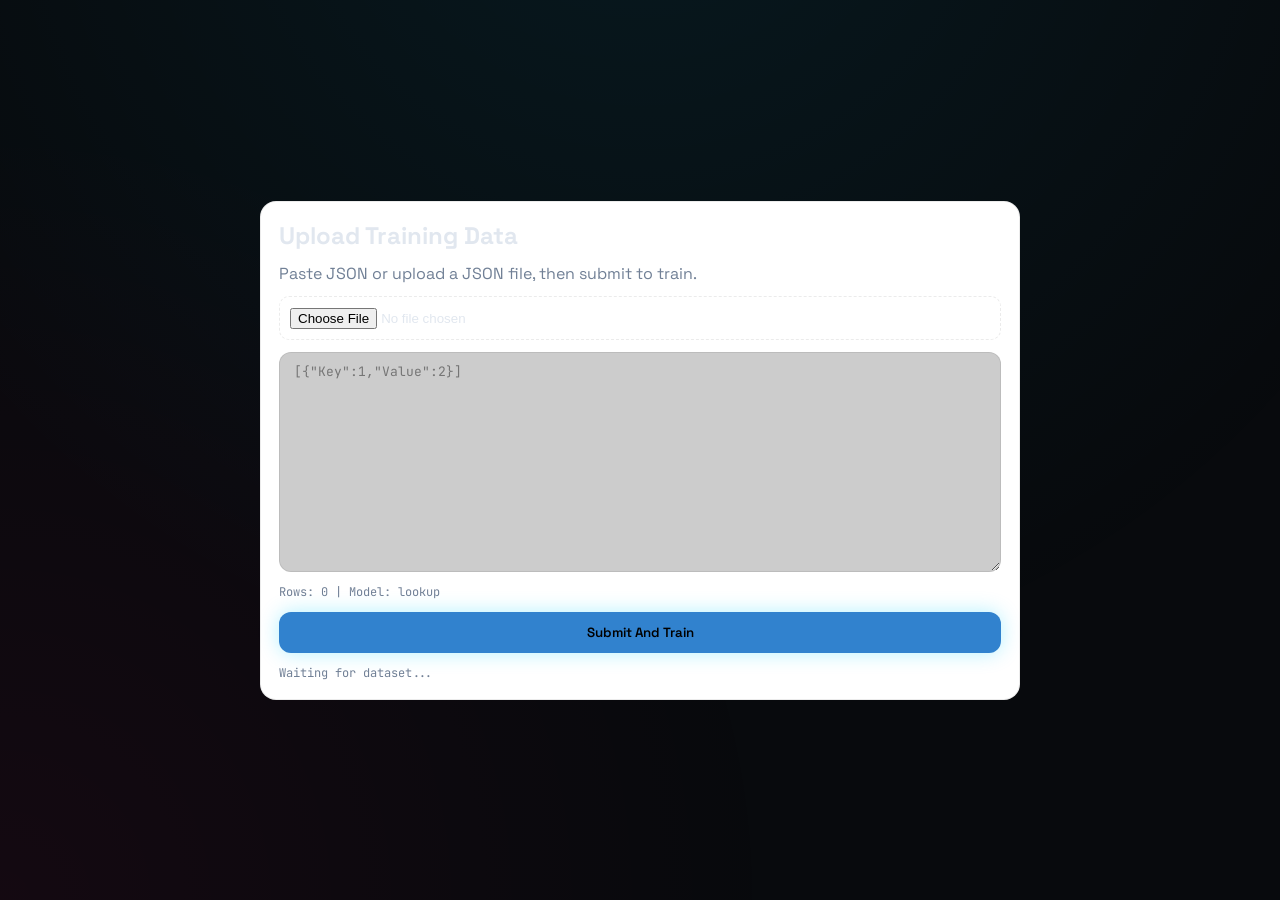
==== commit d2af3063: "Updated the algorithm to have a simplified version" ====
--- a/docs/index.html
+++ b/docs/index.html
@@ -351,6 +351,7 @@
               <input type="file" id="simpleFileInput" accept=".json,application/json,text/plain" />
             </div>
             <textarea id="simpleDatasetInput" placeholder='[{"Key":1,"Value":2}]'></textarea>
+            <div id="simpleDatasetMeta" class="simple-meta">Rows: 0 | Model: unknown</div>
             <button id="btnSimpleSubmit" class="btn-primary full-width">Submit And Train</button>
             <div id="simpleTrainStatus" class="simple-status">Waiting for dataset...</div>
           </div>
@@ -363,9 +364,14 @@
                 <h3>Flux Chat</h3>
                 <small id="simpleChatMeta">Model ready</small>
               </div>
-              <button id="btnSimpleBack" class="tiny">New Dataset</button>
+              <div class="simple-chat-head-actions">
+                <button id="btnSimpleExportChat" class="tiny">Export Chat</button>
+                <button id="btnSimpleClearChat" class="tiny">Clear</button>
+                <button id="btnSimpleBack" class="tiny">New Dataset</button>
+              </div>
             </div>
             <div id="simpleChatMessages" class="simple-chat-messages"></div>
+            <div id="simpleQuickKeys" class="simple-quick-keys"></div>
             <div class="simple-chat-input-row">
               <input id="simpleChatInput" type="text" placeholder="Ask for a value (e.g. 11)" />
               <button id="btnSimpleSend" class="btn-primary">Send</button>
--- a/docs/styles.css
+++ b/docs/styles.css
@@ -513,11 +513,23 @@
   color: var(--muted);
 }
 
+.simple-meta {
+  font-family: "JetBrains Mono", monospace;
+  font-size: 12px;
+  color: var(--muted);
+}
+
 .simple-chat-head {
   display: flex;
   justify-content: space-between;
   align-items: center;
   gap: 12px;
+}
+
+.simple-chat-head-actions {
+  display: flex;
+  gap: 8px;
+  flex-wrap: wrap;
 }
 
 .simple-chat-messages {
@@ -540,6 +552,14 @@
   font-size: 14px;
 }
 
+.chat-bubble[data-meta]::after {
+  content: attr(data-meta);
+  display: block;
+  margin-top: 6px;
+  font-size: 11px;
+  opacity: 0.75;
+}
+
 .chat-bubble.user {
   justify-self: end;
   background: rgba(var(--accent-2-rgb), 0.2);
@@ -555,6 +575,12 @@
 .simple-chat-input-row {
   display: grid;
   grid-template-columns: 1fr auto;
+  gap: 8px;
+}
+
+.simple-quick-keys {
+  display: flex;
+  flex-wrap: wrap;
   gap: 8px;
 }
 
@@ -1415,4 +1441,9 @@
   .simple-chat-messages {
     min-height: 280px;
   }
-}
+
+  .simple-chat-head {
+    align-items: flex-start;
+    flex-direction: column;
+  }
+}
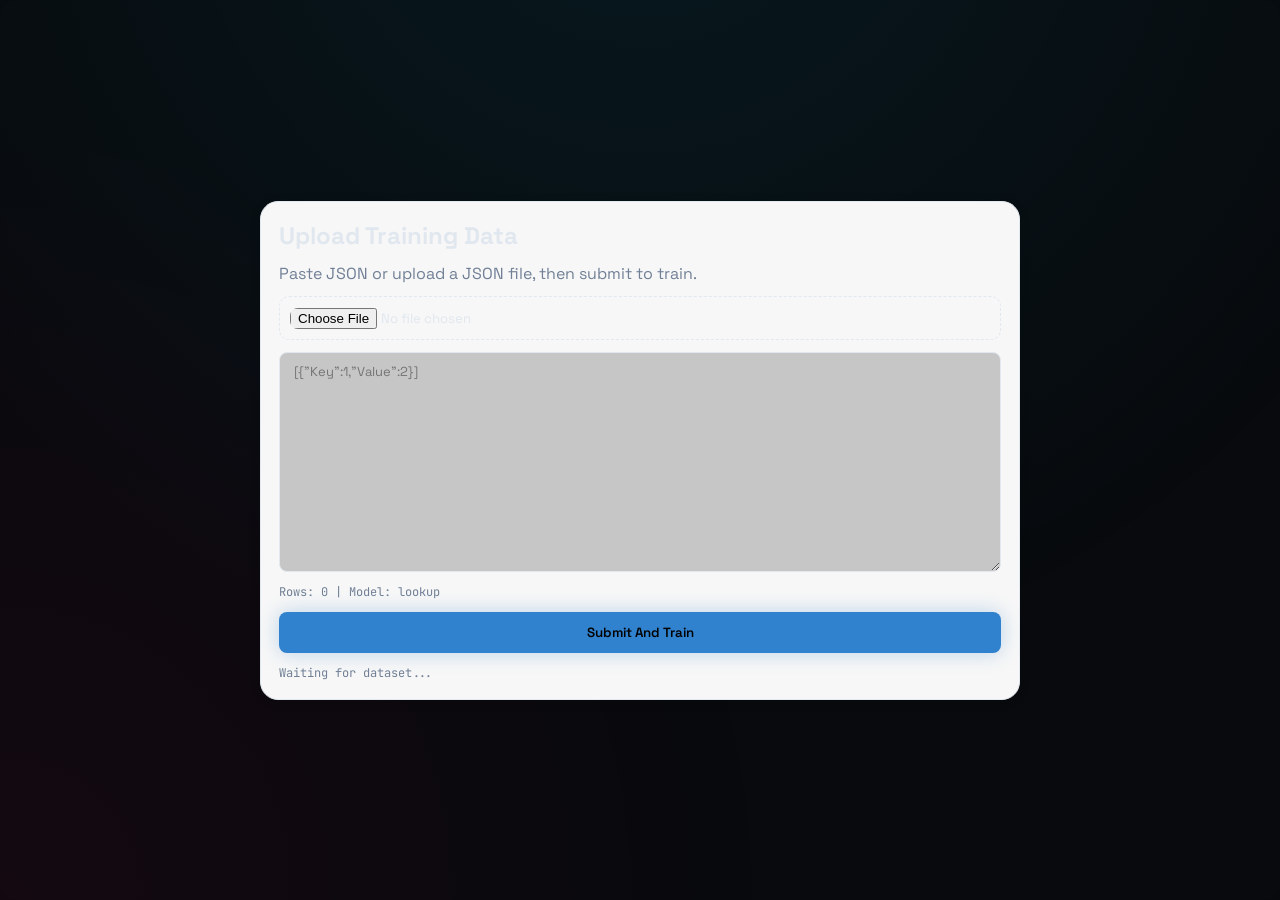
==== commit 08d93bbf: "Updated the algorithm to have a simplified version" ====
--- a/docs/index.html
+++ b/docs/index.html
@@ -209,11 +209,12 @@
               <button class="mode-pill active" data-mode="train">Evolution</button>
               <button class="mode-pill" data-mode="ask">Inference</button>
             </div>
+            <!-- Add a clear toggle for UI mode -->
+            <button id="btnUiMode" class="ui-toggle">Switch To Advanced</button>
           </div>
 
           <div class="header-meta">
             <div class="quick-actions">
-              <button id="btnUiMode" class="tiny">Simple Mode</button>
               <button id="btnSaveWorkspace" class="tiny">Save Workspace</button>
               <button id="btnResetWorkspace" class="tiny">Reset</button>
               <button id="btnShortcuts" class="tiny">Shortcuts</button>
--- a/docs/styles.css
+++ b/docs/styles.css
@@ -19,8 +19,8 @@
 }
 
 .theme-cyber {
-  --bg: #080a0d;
-  --panel: rgba(14, 18, 24, 0.88);
+  --bg: #f7f7fa;
+  --panel: #fff;
   --accent: #ff0066;
   --accent-2: #00d2ff;
   --accent-rgb: 255, 0, 102;
@@ -57,14 +57,14 @@
 }
 
 .theme-comfort {
-  --bg: #f5f7fa;
-  --panel: rgba(255, 255, 255, 0.96);
-  --panel-strong: #ffffff;
+  --bg: #f7f7fa;
+  --panel: #fff;
+  --panel-strong: #f7f7f7;
   --text: #2d3748;
   --muted: #718096;
   --accent: #4a5568;
   --accent-2: #3182ce;
-  --border: rgba(0, 0, 0, 0.08);
+  --border: #e2e8f0;
   --accent-rgb: 74, 85, 104;
 }
 
@@ -893,56 +893,55 @@
   transform: scale(0.98);
 }
 
-/* Custom Elements */
+.ui-toggle {
+  background: var(--panel-strong, #f7f7f7);
+  color: var(--accent-2, #3182ce);
+  border: 1px solid var(--border, #e2e8f0);
+  border-radius: 8px;
+  font-size: 15px;
+  font-family: inherit;
+  font-weight: 600;
+  padding: 8px 18px;
+  margin-left: 18px;
+  box-shadow: 0 2px 8px rgba(0,0,0,0.04);
+  transition: background 0.2s, color 0.2s, box-shadow 0.2s;
+  cursor: pointer;
+}
+.ui-toggle:hover {
+  background: var(--accent-2, #3182ce);
+  color: #fff;
+  box-shadow: 0 4px 16px rgba(49,130,206,0.10);
+}
+
+/* Make UI less AI-looking: soften backgrounds, reduce neon, use more neutral colors */
+.theme-cyber, .theme-comfort {
+  --bg: #f7f7fa;
+  --panel: #fff;
+  --panel-strong: #f7f7f7;
+  --text: #2d3748;
+  --muted: #718096;
+  --accent: #4a5568;
+  --accent-2: #3182ce;
+  --border: #e2e8f0;
+  --accent-rgb: 49, 130, 206;
+  --accent-2-rgb: 49, 130, 206;
+}
+
+.ide, .sidebar, .slide-panel, .workspace-header, .bento-item, .simple-card, .simple-chat-card {
+  box-shadow: 0 2px 16px rgba(0,0,0,0.04) !important;
+  border-radius: 18px !important;
+}
+
+input, textarea, select, button, .btn-primary, .btn-secondary, .btn-outline, .tiny {
+  border-radius: 8px !important;
+  font-family: inherit;
+}
+
+/* Remove strong neon and glass effects */
 .neon-range {
-  -webkit-appearance: none;
-  height: 4px;
-  background: var(--border);
-  border-radius: 2px;
-  outline: none;
-}
-
-.neon-range::-webkit-slider-thumb {
-  -webkit-appearance: none;
-  width: 16px;
-  height: 16px;
-  background: var(--accent-2);
-  border-radius: 50%;
-  cursor: pointer;
-  box-shadow: 0 0 10px var(--accent-2);
-}
-
-.switch {
-  position: relative;
-  width: 40px;
-  height: 20px;
-}
-
-.switch input { opacity: 0; width: 0; height: 0; }
-
-.slider {
-  position: absolute;
-  cursor: pointer;
-  inset: 0;
-  background: var(--border);
-  transition: .4s;
-  border-radius: 34px;
-}
-
-.slider:before {
-  position: absolute;
-  content: "";
-  height: 14px;
-  width: 14px;
-  left: 3px;
-  bottom: 3px;
-  background: var(--text);
-  transition: .4s;
-  border-radius: 50%;
-}
-
-input:checked + .slider { background: var(--accent-2); }
-input:checked + .slider:before { transform: translateX(20px); }
+  accent-color: var(--accent-2, #3182ce);
+  background: #e2e8f0;
+}
 
 /* Animations & Blur */
 .bg-layer {
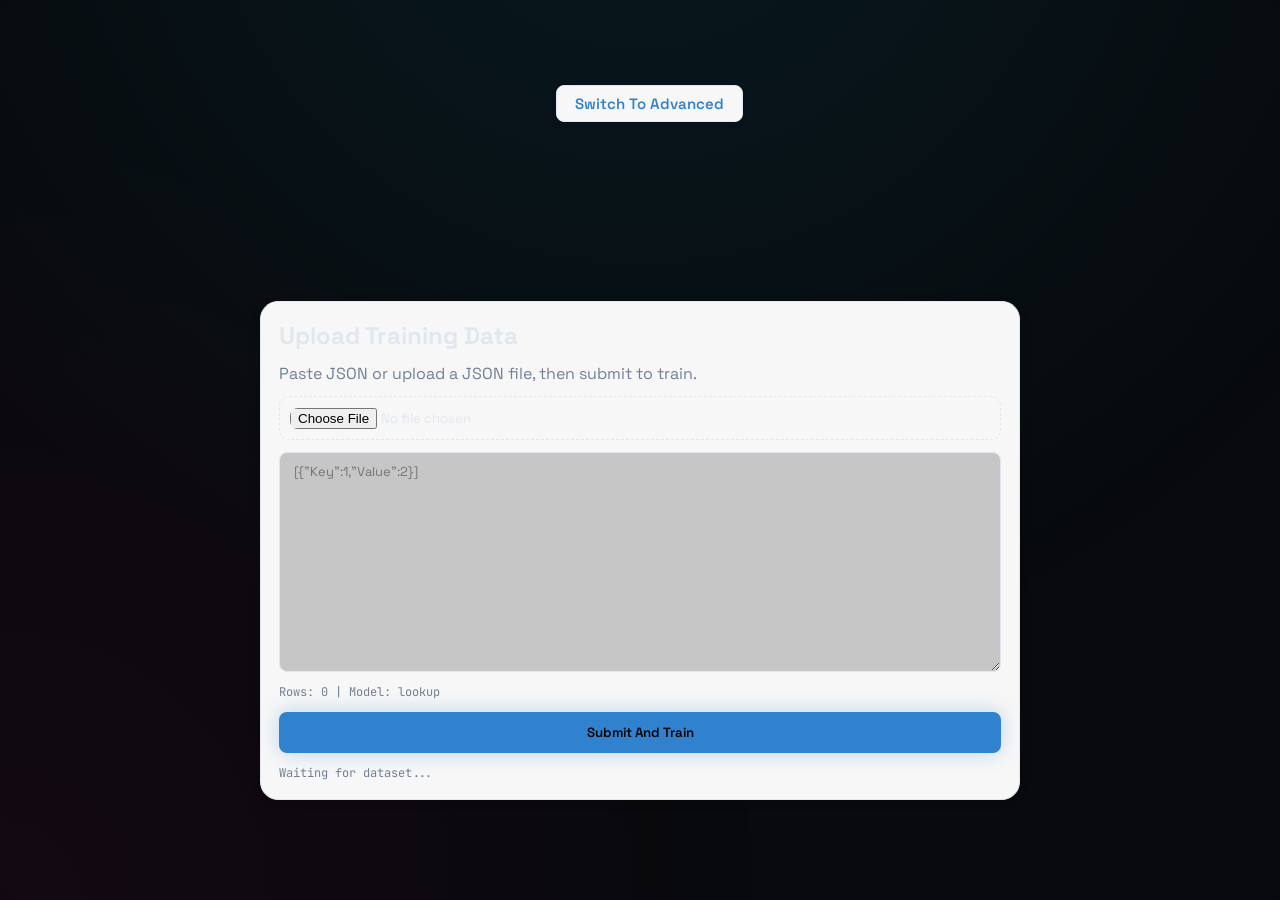
==== commit 766ece97: "fix: always-visible advanced mode toggle on simple upload screen, guaranteed switching" ====
--- a/docs/index.html
+++ b/docs/index.html
@@ -209,8 +209,8 @@
               <button class="mode-pill active" data-mode="train">Evolution</button>
               <button class="mode-pill" data-mode="ask">Inference</button>
             </div>
-            <!-- Add a clear toggle for UI mode -->
-            <button id="btnUiMode" class="ui-toggle">Switch To Advanced</button>
+            <!-- UI Mode Toggle: Always visible, clear label -->
+            <button id="btnUiMode" class="ui-toggle">Switch To Simple</button>
           </div>
 
           <div class="header-meta">
@@ -344,6 +344,9 @@
       </section>
 
       <section id="simpleShell" class="simple-shell hidden" aria-label="Simple Mode">
+        <header class="simple-header">
+          <button id="btnUiModeSimple" class="ui-toggle" style="margin-bottom:18px;">Switch To Advanced</button>
+        </header>
         <div id="simpleUploadScreen" class="simple-screen">
           <div class="simple-card">
             <h2>Upload Training Data</h2>
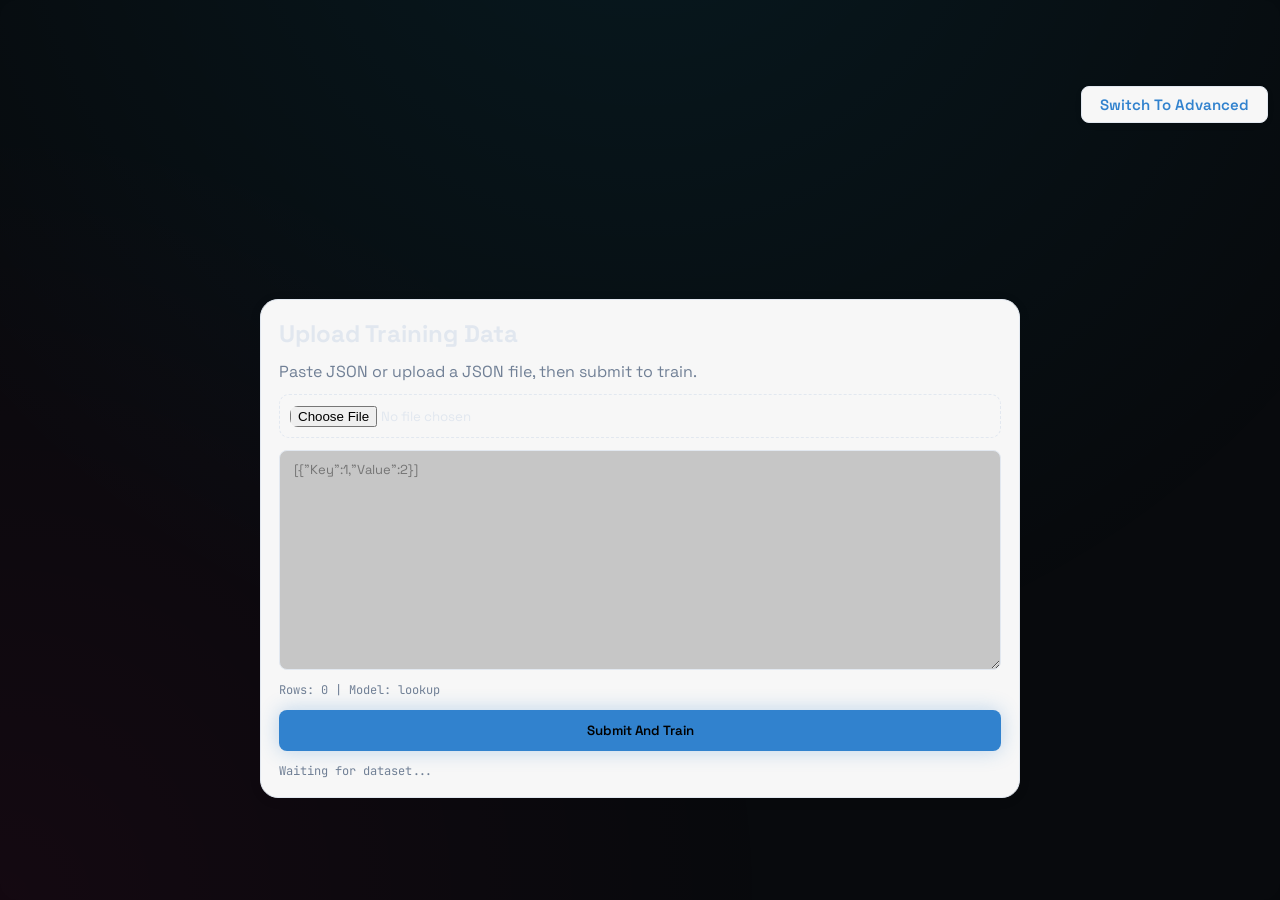
==== commit 81dba9c7: "fix: advanced toggle button placement and functionality in simple mode" ====
--- a/docs/index.html
+++ b/docs/index.html
@@ -344,9 +344,9 @@
       </section>
 
       <section id="simpleShell" class="simple-shell hidden" aria-label="Simple Mode">
-        <header class="simple-header">
-          <button id="btnUiModeSimple" class="ui-toggle" style="margin-bottom:18px;">Switch To Advanced</button>
-        </header>
+        <div style="display: flex; justify-content: flex-end; width: 100%; padding: 0 0 12px 0;">
+          <button id="btnUiModeSimple" class="ui-toggle">Switch To Advanced</button>
+        </div>
         <div id="simpleUploadScreen" class="simple-screen">
           <div class="simple-card">
             <h2>Upload Training Data</h2>
